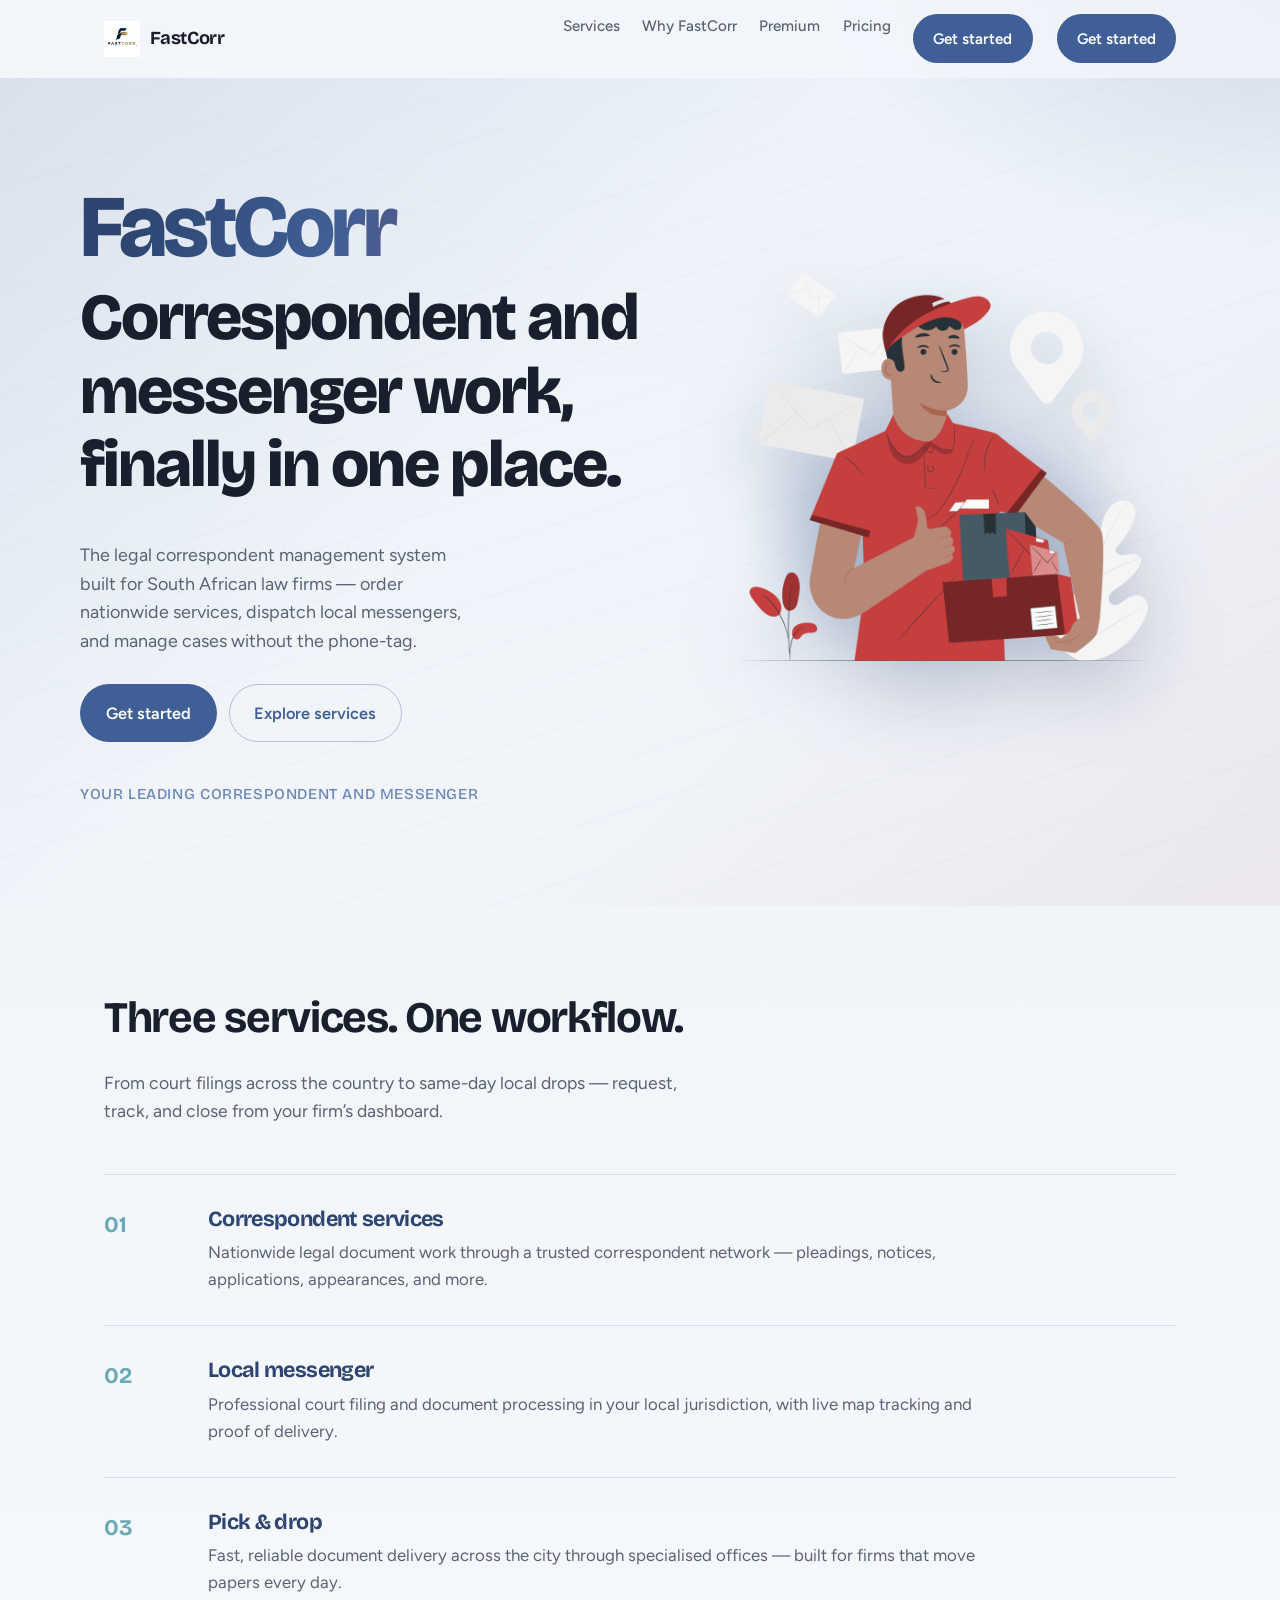
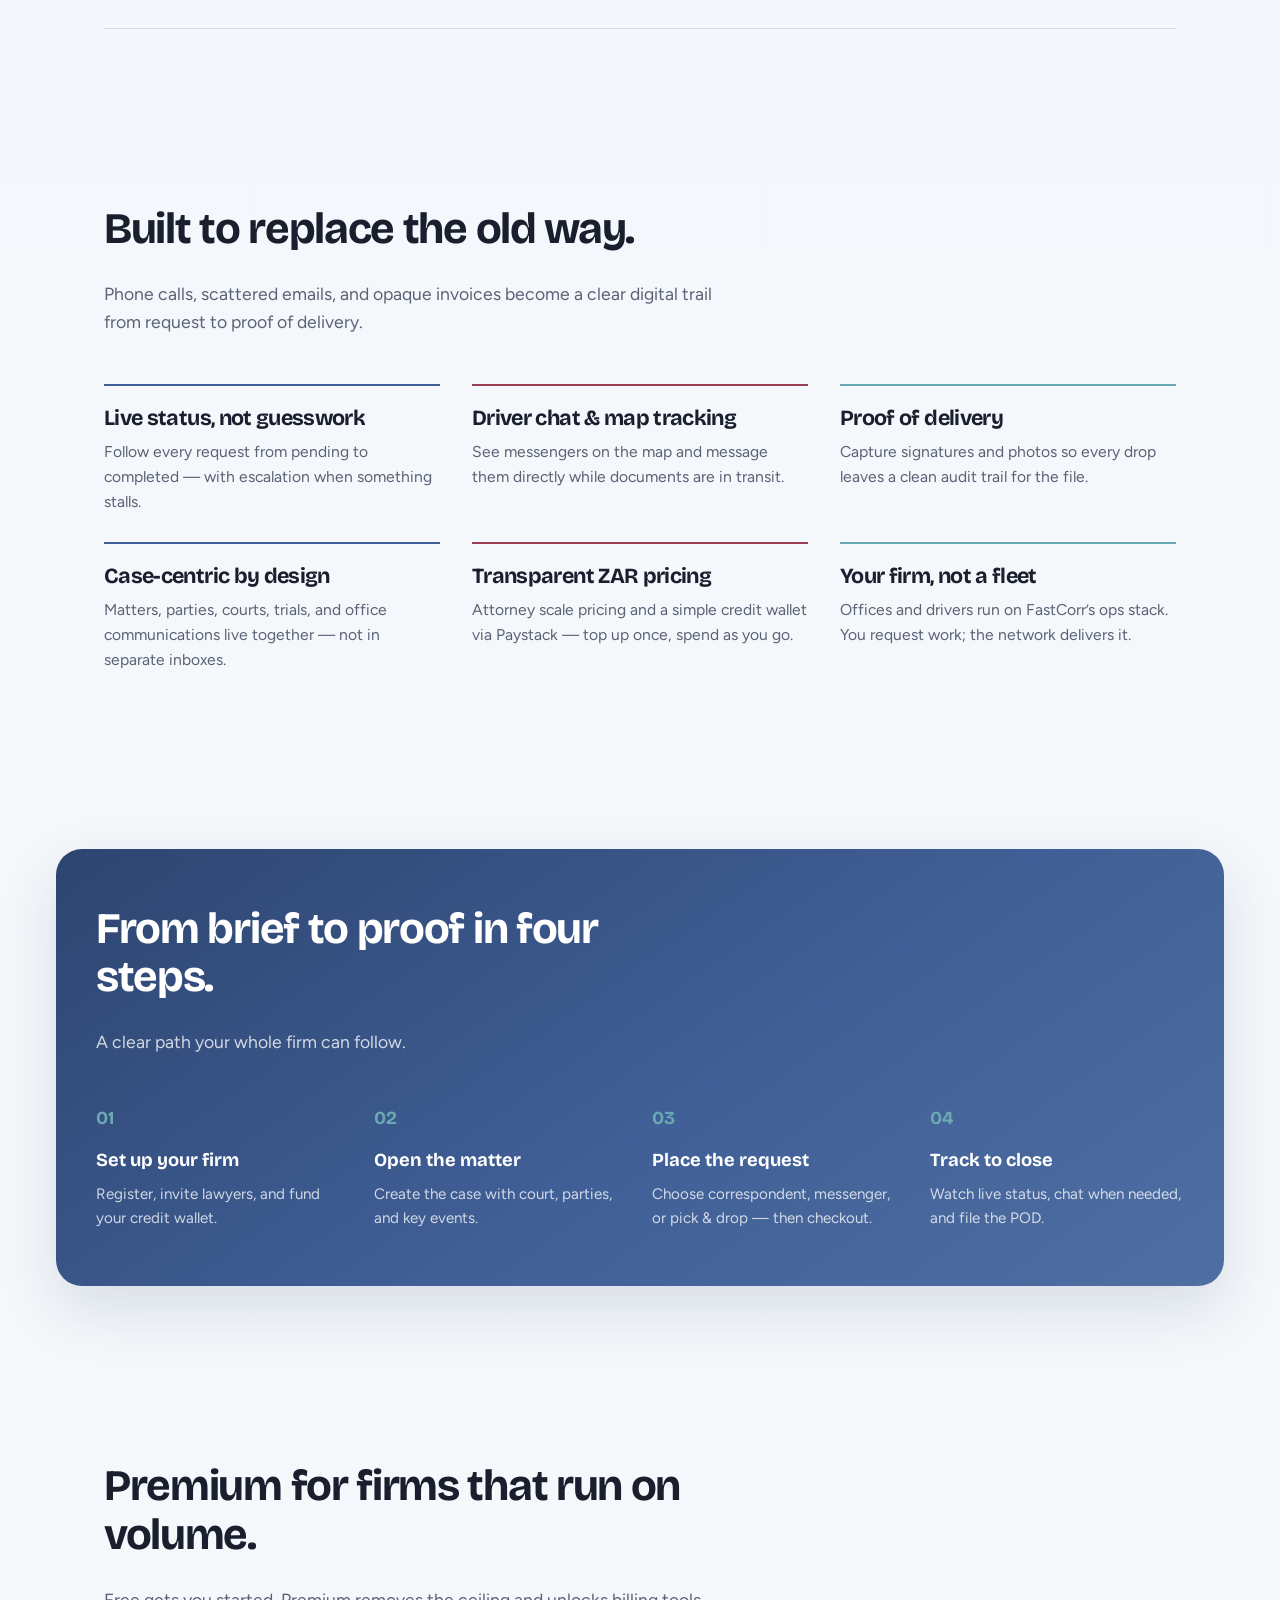
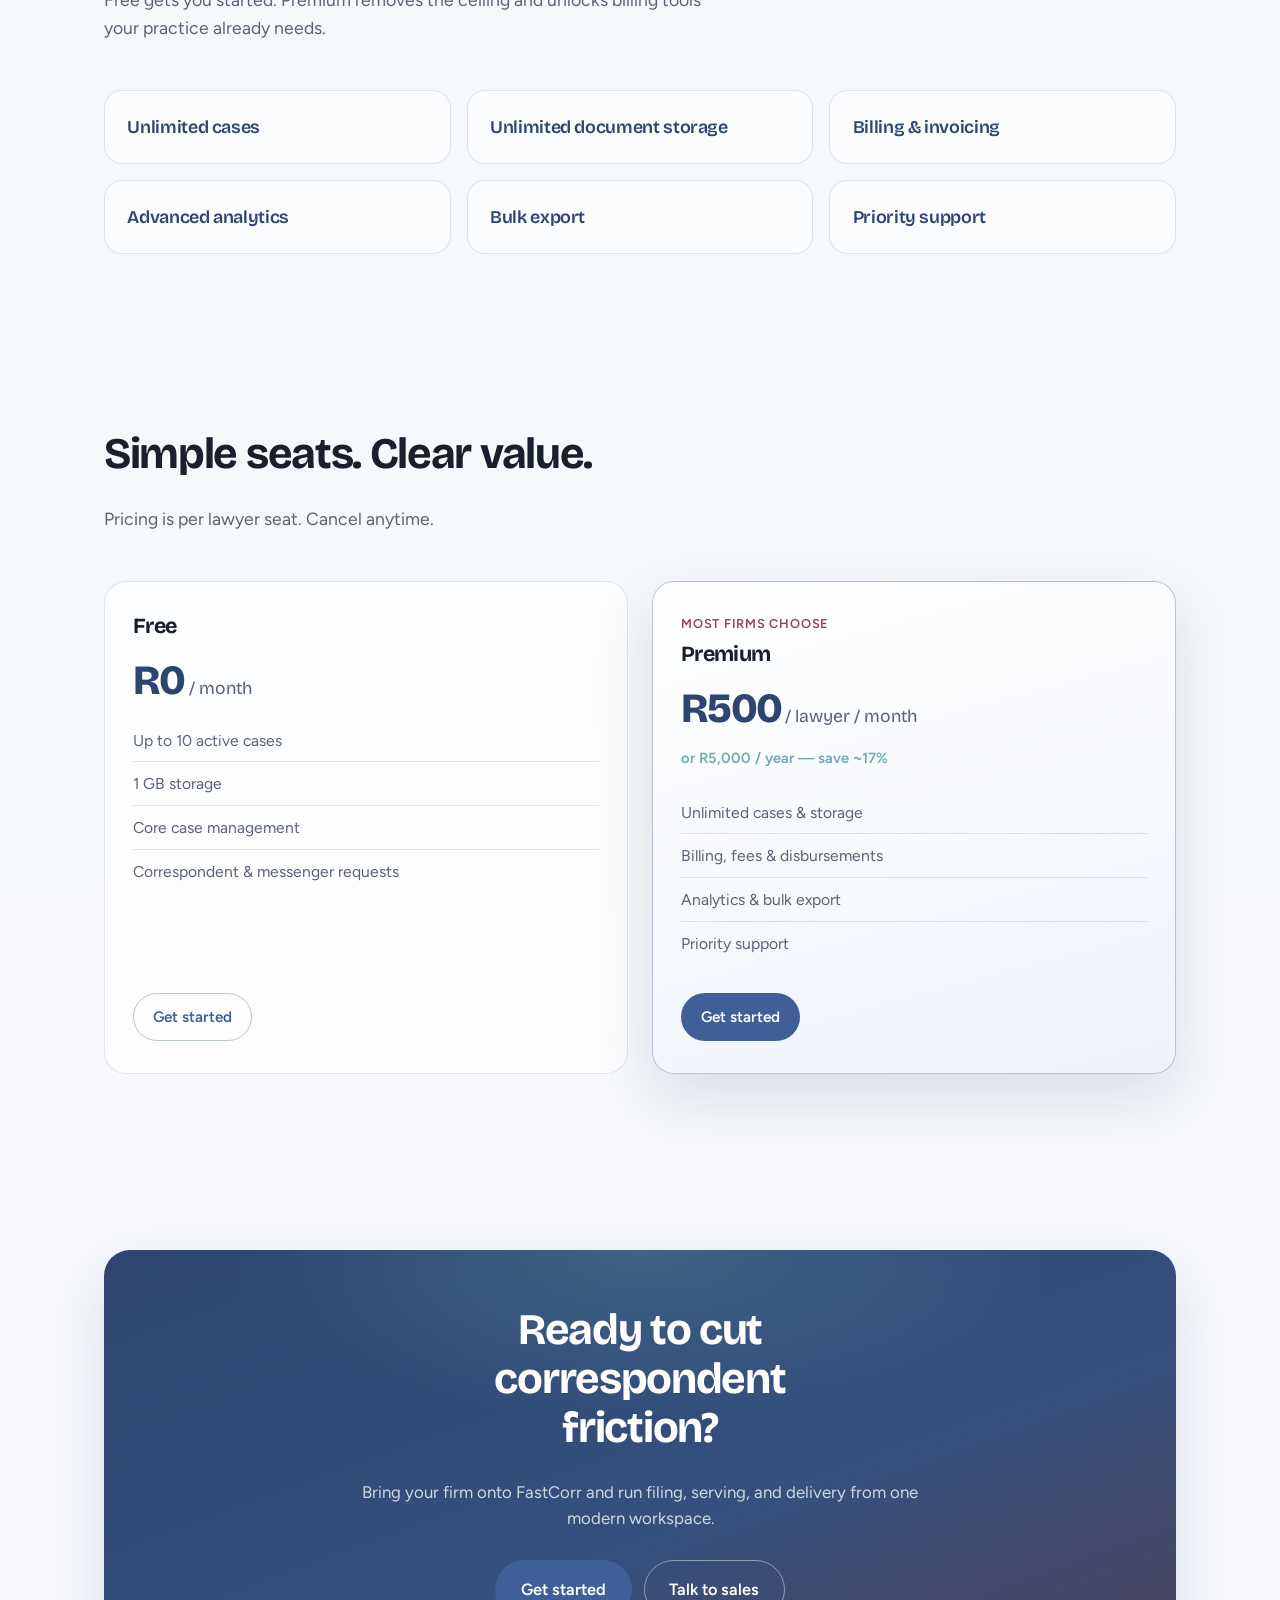
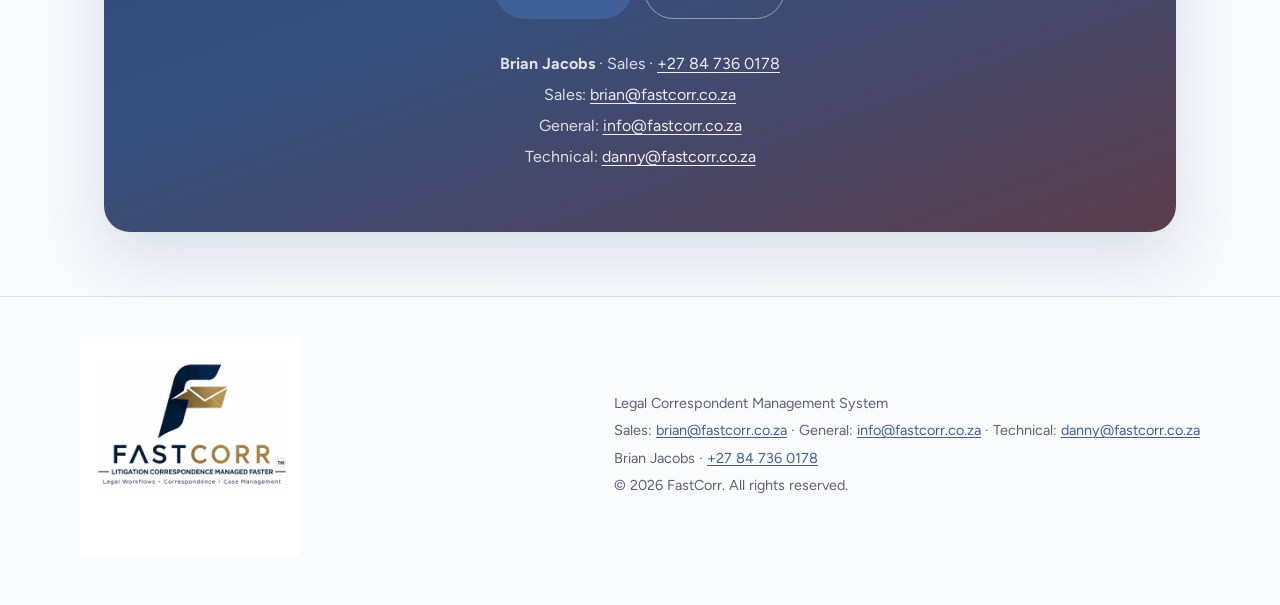
==== index.html @ e17c9264 "Add FastCorr marketing website. Static landing page for services, premium features, and contact deta" ====
<!DOCTYPE html>
<html lang="en">
<head>
  <meta charset="UTF-8" />
  <meta name="viewport" content="width=device-width, initial-scale=1.0" />
  <title>FastCorr — Your leading correspondent and messenger</title>
  <meta name="description" content="FastCorr is the legal correspondent management system for South African law firms. Nationwide filing, local messenger delivery, live tracking, and case management in one place." />
  <link rel="icon" type="image/png" href="assets/favicon.png" />
  <link rel="preconnect" href="https://fonts.googleapis.com" />
  <link rel="preconnect" href="https://fonts.gstatic.com" crossorigin />
  <link href="https://fonts.googleapis.com/css2?family=Bricolage+Grotesque:opsz,wght@12..96,500;12..96,700;12..96,800&family=Figtree:wght@400;500;600&display=swap" rel="stylesheet" />
  <link rel="stylesheet" href="styles.css" />
</head>
<body>
  <header class="site-header" id="top">
    <div class="nav-wrap">
      <a class="brand-mark" href="#top" aria-label="FastCorr home">
        <img src="assets/logo.png" alt="FastCorr" width="40" height="40" />
        <span>FastCorr</span>
      </a>
      <nav class="nav-links" aria-label="Primary">
        <a href="#services">Services</a>
        <a href="#why">Why FastCorr</a>
        <a href="#premium">Premium</a>
        <a href="#pricing">Pricing</a>
        <a class="btn btn-primary nav-cta-mobile" href="https://fast-corr.web.app/#/landing-view" target="_blank" rel="noopener noreferrer">Get started</a>
      </nav>
      <a class="btn btn-primary nav-cta" href="https://fast-corr.web.app/#/landing-view" target="_blank" rel="noopener noreferrer">Get started</a>
      <button class="nav-toggle" type="button" aria-label="Open menu" aria-expanded="false">
        <span></span><span></span>
      </button>
    </div>
  </header>

  <main>
    <section class="hero">
      <div class="hero-atmosphere" aria-hidden="true"></div>
      <div class="hero-grid">
        <div class="hero-copy">
          <p class="brand-hero">FastCorr</p>
          <h1>Correspondent and messenger work, finally in one place.</h1>
          <p class="lede">
            The legal correspondent management system built for South African law firms —
            order nationwide services, dispatch local messengers, and manage cases without the phone-tag.
          </p>
          <div class="hero-actions">
            <a class="btn btn-primary btn-lg" href="https://fast-corr.web.app/#/landing-view" target="_blank" rel="noopener noreferrer">Get started</a>
            <a class="btn btn-ghost btn-lg" href="#services">Explore services</a>
          </div>
        </div>
        <div class="hero-visual" aria-hidden="true">
          <img src="assets/messenger.png" alt="" class="hero-image" />
          <div class="hero-glow"></div>
        </div>
      </div>
      <p class="hero-tagline">Your leading correspondent and messenger</p>
    </section>

    <section class="section services" id="services">
      <div class="section-intro">
        <h2>Three services. One workflow.</h2>
        <p>From court filings across the country to same-day local drops — request, track, and close from your firm’s dashboard.</p>
      </div>
      <div class="service-list">
        <article class="service-row reveal">
          <span class="service-index">01</span>
          <div>
            <h3>Correspondent services</h3>
            <p>Nationwide legal document work through a trusted correspondent network — pleadings, notices, applications, appearances, and more.</p>
          </div>
        </article>
        <article class="service-row reveal">
          <span class="service-index">02</span>
          <div>
            <h3>Local messenger</h3>
            <p>Professional court filing and document processing in your local jurisdiction, with live map tracking and proof of delivery.</p>
          </div>
        </article>
        <article class="service-row reveal">
          <span class="service-index">03</span>
          <div>
            <h3>Pick &amp; drop</h3>
            <p>Fast, reliable document delivery across the city through specialised offices — built for firms that move papers every day.</p>
          </div>
        </article>
      </div>
    </section>

    <section class="section why" id="why">
      <div class="section-intro">
        <h2>Built to replace the old way.</h2>
        <p>Phone calls, scattered emails, and opaque invoices become a clear digital trail from request to proof of delivery.</p>
      </div>
      <div class="usp-grid">
        <article class="usp reveal">
          <h3>Live status, not guesswork</h3>
          <p>Follow every request from pending to completed — with escalation when something stalls.</p>
        </article>
        <article class="usp reveal">
          <h3>Driver chat &amp; map tracking</h3>
          <p>See messengers on the map and message them directly while documents are in transit.</p>
        </article>
        <article class="usp reveal">
          <h3>Proof of delivery</h3>
          <p>Capture signatures and photos so every drop leaves a clean audit trail for the file.</p>
        </article>
        <article class="usp reveal">
          <h3>Case-centric by design</h3>
          <p>Matters, parties, courts, trials, and office communications live together — not in separate inboxes.</p>
        </article>
        <article class="usp reveal">
          <h3>Transparent ZAR pricing</h3>
          <p>Attorney scale pricing and a simple credit wallet via Paystack — top up once, spend as you go.</p>
        </article>
        <article class="usp reveal">
          <h3>Your firm, not a fleet</h3>
          <p>Offices and drivers run on FastCorr’s ops stack. You request work; the network delivers it.</p>
        </article>
      </div>
    </section>

    <section class="section journey" id="how">
      <div class="journey-panel reveal">
        <div class="section-intro light">
          <h2>From brief to proof in four steps.</h2>
          <p>A clear path your whole firm can follow.</p>
        </div>
        <ol class="steps">
          <li><strong>Set up your firm</strong><span>Register, invite lawyers, and fund your credit wallet.</span></li>
          <li><strong>Open the matter</strong><span>Create the case with court, parties, and key events.</span></li>
          <li><strong>Place the request</strong><span>Choose correspondent, messenger, or pick &amp; drop — then checkout.</span></li>
          <li><strong>Track to close</strong><span>Watch live status, chat when needed, and file the POD.</span></li>
        </ol>
      </div>
    </section>

    <section class="section premium" id="premium">
      <div class="section-intro">
        <h2>Premium for firms that run on volume.</h2>
        <p>Free gets you started. Premium removes the ceiling and unlocks billing tools your practice already needs.</p>
      </div>
      <ul class="feature-list">
        <li class="reveal"><span>Unlimited cases</span></li>
        <li class="reveal"><span>Unlimited document storage</span></li>
        <li class="reveal"><span>Billing &amp; invoicing</span></li>
        <li class="reveal"><span>Advanced analytics</span></li>
        <li class="reveal"><span>Bulk export</span></li>
        <li class="reveal"><span>Priority support</span></li>
      </ul>
    </section>

    <section class="section pricing" id="pricing">
      <div class="section-intro">
        <h2>Simple seats. Clear value.</h2>
        <p>Pricing is per lawyer seat. Cancel anytime.</p>
      </div>
      <div class="price-grid">
        <article class="price-plan reveal">
          <h3>Free</h3>
          <p class="price"><span>R0</span> / month</p>
          <ul>
            <li>Up to 10 active cases</li>
            <li>1 GB storage</li>
            <li>Core case management</li>
            <li>Correspondent &amp; messenger requests</li>
          </ul>
          <a class="btn btn-ghost" href="https://fast-corr.web.app/#/landing-view" target="_blank" rel="noopener noreferrer">Get started</a>
        </article>
        <article class="price-plan featured reveal">
          <p class="plan-label">Most firms choose</p>
          <h3>Premium</h3>
          <p class="price"><span>R500</span> / lawyer / month</p>
          <p class="price-note">or R5,000 / year — save ~17%</p>
          <ul>
            <li>Unlimited cases &amp; storage</li>
            <li>Billing, fees &amp; disbursements</li>
            <li>Analytics &amp; bulk export</li>
            <li>Priority support</li>
          </ul>
          <a class="btn btn-primary" href="https://fast-corr.web.app/#/landing-view" target="_blank" rel="noopener noreferrer">Get started</a>
        </article>
      </div>
    </section>

    <section class="section cta" id="cta">
      <div class="cta-panel reveal">
        <h2>Ready to cut correspondent friction?</h2>
        <p>Bring your firm onto FastCorr and run filing, serving, and delivery from one modern workspace.</p>
        <div class="hero-actions">
          <a class="btn btn-primary btn-lg" href="https://fast-corr.web.app/#/landing-view" target="_blank" rel="noopener noreferrer">Get started</a>
          <a class="btn btn-ghost btn-lg light" href="mailto:brian@fastcorr.co.za">Talk to sales</a>
        </div>
        <div class="contact-block">
          <p><strong>Brian Jacobs</strong> · Sales · <a href="tel:+27847360178">+27 84 736 0178</a></p>
          <p>Sales: <a href="mailto:brian@fastcorr.co.za">brian@fastcorr.co.za</a></p>
          <p>General: <a href="mailto:info@fastcorr.co.za">info@fastcorr.co.za</a></p>
          <p>Technical: <a href="mailto:danny@fastcorr.co.za">danny@fastcorr.co.za</a></p>
        </div>
      </div>
    </section>
  </main>

  <footer class="site-footer">
    <div class="footer-grid">
      <div>
        <img src="assets/logo-with-tag.png" alt="FastCorr — Your leading correspondent and messenger" class="footer-logo" />
      </div>
      <div class="footer-meta">
        <p>Legal Correspondent Management System</p>
        <p>Sales: <a href="mailto:brian@fastcorr.co.za">brian@fastcorr.co.za</a> · General: <a href="mailto:info@fastcorr.co.za">info@fastcorr.co.za</a> · Technical: <a href="mailto:danny@fastcorr.co.za">danny@fastcorr.co.za</a></p>
        <p>Brian Jacobs · <a href="tel:+27847360178">+27 84 736 0178</a></p>
        <p>&copy; <span id="year"></span> FastCorr. All rights reserved.</p>
      </div>
    </div>
  </footer>

  <script src="script.js"></script>
</body>
</html>
---- styles.css ----
:root {
  --blue: #405f96;
  --blue-deep: #2d4570;
  --blue-soft: #6b87b8;
  --raspberry: #9b4055;
  --teal: #6baab3;
  --ink: #1a1f2e;
  --ink-muted: #5a6275;
  --paper: #f4f7fb;
  --paper-2: #e8eef6;
  --white: #ffffff;
  --line: rgba(64, 95, 150, 0.16);
  --shadow: 0 24px 60px rgba(45, 69, 112, 0.14);
  --radius: 18px;
  --font-display: "Bricolage Grotesque", Georgia, serif;
  --font-body: "Figtree", system-ui, sans-serif;
  --max: 1120px;
  --header-h: 72px;
}

*,
*::before,
*::after {
  box-sizing: border-box;
}

html {
  scroll-behavior: smooth;
}

body {
  margin: 0;
  color: var(--ink);
  font-family: var(--font-body);
  font-size: 1.05rem;
  line-height: 1.6;
  background:
    radial-gradient(1200px 600px at 10% -10%, rgba(107, 170, 179, 0.18), transparent 55%),
    radial-gradient(900px 500px at 100% 0%, rgba(64, 95, 150, 0.16), transparent 50%),
    linear-gradient(180deg, #eef3f9 0%, var(--paper) 28%, #f7f9fc 100%);
  min-height: 100vh;
}

img {
  max-width: 100%;
  display: block;
}

a {
  color: inherit;
  text-decoration: none;
}

h1,
h2,
h3 {
  font-family: var(--font-display);
  line-height: 1.12;
  letter-spacing: -0.03em;
  margin: 0 0 0.6em;
  font-weight: 700;
}

h1 {
  font-size: clamp(2.4rem, 5.2vw, 4.1rem);
  font-weight: 800;
}

h2 {
  font-size: clamp(1.9rem, 3.4vw, 2.85rem);
}

h3 {
  font-size: 1.35rem;
  margin-bottom: 0.4em;
}

p {
  margin: 0 0 1em;
}

p:last-child {
  margin-bottom: 0;
}

/* Header */
.site-header {
  position: sticky;
  top: 0;
  z-index: 40;
  backdrop-filter: blur(14px);
  background: rgba(244, 247, 251, 0.78);
  border-bottom: 1px solid transparent;
  transition: border-color 0.25s ease, background 0.25s ease;
}

.site-header.scrolled {
  border-bottom-color: var(--line);
  background: rgba(244, 247, 251, 0.92);
}

.nav-wrap {
  max-width: var(--max);
  margin: 0 auto;
  padding: 0.9rem 1.5rem;
  display: flex;
  align-items: center;
  gap: 1.5rem;
  min-height: var(--header-h);
}

.brand-mark {
  display: inline-flex;
  align-items: center;
  gap: 0.65rem;
  font-family: var(--font-display);
  font-weight: 700;
  font-size: 1.15rem;
  letter-spacing: -0.02em;
}

.brand-mark img {
  width: 36px;
  height: 36px;
  object-fit: contain;
}

.nav-links {
  display: flex;
  gap: 1.4rem;
  margin-left: auto;
  font-size: 0.95rem;
  font-weight: 500;
  color: var(--ink-muted);
}

.nav-links a {
  position: relative;
  transition: color 0.2s ease;
}

.nav-links a:hover {
  color: var(--blue);
}

.nav-cta {
  flex-shrink: 0;
}

.nav-cta-mobile {
  display: none;
}

.nav-toggle {
  display: none;
  width: 42px;
  height: 42px;
  border: 1px solid var(--line);
  border-radius: 12px;
  background: rgba(255, 255, 255, 0.7);
  padding: 0;
  cursor: pointer;
  flex-direction: column;
  justify-content: center;
  align-items: center;
  gap: 6px;
}

.nav-toggle span {
  display: block;
  width: 18px;
  height: 2px;
  background: var(--ink);
  border-radius: 2px;
  transition: transform 0.25s ease, opacity 0.25s ease;
}

.nav-toggle[aria-expanded="true"] span:first-child {
  transform: translateY(4px) rotate(45deg);
}

.nav-toggle[aria-expanded="true"] span:last-child {
  transform: translateY(-4px) rotate(-45deg);
}

/* Buttons */
.btn {
  display: inline-flex;
  align-items: center;
  justify-content: center;
  gap: 0.4rem;
  padding: 0.7rem 1.2rem;
  border-radius: 999px;
  font-family: var(--font-body);
  font-weight: 600;
  font-size: 0.95rem;
  border: 1.5px solid transparent;
  cursor: pointer;
  transition: transform 0.2s ease, background 0.2s ease, color 0.2s ease, border-color 0.2s ease;
}

.btn:hover {
  transform: translateY(-1px);
}

.btn-lg {
  padding: 0.95rem 1.55rem;
  font-size: 1.02rem;
}

.btn-primary {
  background: var(--blue);
  color: var(--white);
}

.btn-primary:hover {
  background: var(--blue-deep);
}

.btn-ghost {
  background: transparent;
  color: var(--blue);
  border-color: rgba(64, 95, 150, 0.35);
}

.btn-ghost:hover {
  background: rgba(64, 95, 150, 0.08);
}

.btn-ghost.light {
  color: var(--white);
  border-color: rgba(255, 255, 255, 0.45);
}

.btn-ghost.light:hover {
  background: rgba(255, 255, 255, 0.1);
}

/* Hero */
.hero {
  position: relative;
  overflow: hidden;
  min-height: calc(100vh - var(--header-h));
  display: flex;
  flex-direction: column;
  justify-content: center;
  padding: 3rem 1.5rem 2.5rem;
}

.hero-atmosphere {
  position: absolute;
  inset: 0;
  background:
    linear-gradient(135deg, rgba(64, 95, 150, 0.12) 0%, transparent 42%),
    linear-gradient(320deg, rgba(155, 64, 85, 0.08) 0%, transparent 38%),
    repeating-linear-gradient(
      -18deg,
      transparent,
      transparent 48px,
      rgba(64, 95, 150, 0.035) 48px,
      rgba(64, 95, 150, 0.035) 49px
    );
  pointer-events: none;
  animation: atmosphere-drift 18s ease-in-out infinite alternate;
}

@keyframes atmosphere-drift {
  from {
    transform: scale(1) translate3d(0, 0, 0);
  }
  to {
    transform: scale(1.04) translate3d(-1.5%, 1%, 0);
  }
}

.hero-grid {
  position: relative;
  z-index: 1;
  max-width: var(--max);
  margin: 0 auto;
  width: 100%;
  display: grid;
  grid-template-columns: 1.05fr 0.95fr;
  gap: 2.5rem;
  align-items: center;
}

.brand-hero {
  font-family: var(--font-display);
  font-size: clamp(2.8rem, 7vw, 5.5rem);
  font-weight: 800;
  letter-spacing: -0.045em;
  line-height: 0.92;
  margin: 0 0 0.85rem;
  background: linear-gradient(105deg, var(--blue-deep) 10%, var(--blue) 45%, var(--raspberry) 120%);
  -webkit-background-clip: text;
  background-clip: text;
  color: transparent;
  animation: brand-in 0.9s cubic-bezier(0.22, 1, 0.36, 1) both;
}

.hero-copy h1 {
  max-width: 14ch;
  animation: rise-in 0.85s 0.12s cubic-bezier(0.22, 1, 0.36, 1) both;
}

.lede {
  max-width: 36ch;
  color: var(--ink-muted);
  font-size: 1.12rem;
  animation: rise-in 0.85s 0.22s cubic-bezier(0.22, 1, 0.36, 1) both;
}

.hero-actions {
  display: flex;
  flex-wrap: wrap;
  gap: 0.75rem;
  margin-top: 1.75rem;
  animation: rise-in 0.85s 0.32s cubic-bezier(0.22, 1, 0.36, 1) both;
}

.hero-visual {
  position: relative;
  display: flex;
  justify-content: center;
  align-items: flex-end;
  min-height: 420px;
  animation: rise-in 1s 0.18s cubic-bezier(0.22, 1, 0.36, 1) both;
}

.hero-image {
  position: relative;
  z-index: 2;
  width: min(100%, 460px);
  max-height: 560px;
  object-fit: contain;
  filter: drop-shadow(0 28px 40px rgba(45, 69, 112, 0.28));
}

.hero-glow {
  position: absolute;
  width: 78%;
  height: 55%;
  bottom: 8%;
  left: 50%;
  transform: translateX(-50%);
  background: radial-gradient(ellipse at center, rgba(107, 170, 179, 0.45), rgba(64, 95, 150, 0.18) 45%, transparent 70%);
  filter: blur(18px);
  z-index: 1;
  animation: glow-pulse 4.5s ease-in-out infinite alternate;
}

@keyframes glow-pulse {
  from {
    opacity: 0.7;
    transform: translateX(-50%) scale(0.96);
  }
  to {
    opacity: 1;
    transform: translateX(-50%) scale(1.05);
  }
}

.hero-tagline {
  position: relative;
  z-index: 1;
  max-width: var(--max);
  margin: 2.5rem auto 0;
  width: 100%;
  font-family: var(--font-display);
  font-size: 0.95rem;
  font-weight: 500;
  letter-spacing: 0.04em;
  text-transform: uppercase;
  color: var(--blue-soft);
  animation: rise-in 0.9s 0.4s cubic-bezier(0.22, 1, 0.36, 1) both;
}

@keyframes brand-in {
  from {
    opacity: 0;
    transform: translateY(18px) scale(0.98);
  }
  to {
    opacity: 1;
    transform: translateY(0) scale(1);
  }
}

@keyframes rise-in {
  from {
    opacity: 0;
    transform: translateY(22px);
  }
  to {
    opacity: 1;
    transform: translateY(0);
  }
}

/* Sections */
.section {
  max-width: var(--max);
  margin: 0 auto;
  padding: 5.5rem 1.5rem;
}

.section-intro {
  max-width: 38rem;
  margin-bottom: 3rem;
}

.section-intro p,
.section-intro.light p {
  color: var(--ink-muted);
  font-size: 1.1rem;
}

.section-intro.light h2,
.section-intro.light p {
  color: var(--white);
}

.section-intro.light p {
  color: rgba(255, 255, 255, 0.78);
}

/* Services */
.service-list {
  display: flex;
  flex-direction: column;
  border-top: 1px solid var(--line);
}

.service-row {
  display: grid;
  grid-template-columns: 5rem 1fr;
  gap: 1.5rem;
  padding: 2rem 0;
  border-bottom: 1px solid var(--line);
  align-items: start;
  transition: padding-left 0.3s ease;
}

.service-row:hover {
  padding-left: 0.5rem;
}

.service-index {
  font-family: var(--font-display);
  font-size: 1.4rem;
  font-weight: 700;
  color: var(--teal);
  letter-spacing: -0.02em;
}

.service-row h3 {
  color: var(--blue-deep);
}

.service-row p {
  color: var(--ink-muted);
  max-width: 48rem;
}

/* USPs */
.usp-grid {
  display: grid;
  grid-template-columns: repeat(3, 1fr);
  gap: 1.75rem 2rem;
}

.usp {
  padding-top: 1.25rem;
  border-top: 2px solid var(--blue);
}

.usp:nth-child(3n + 2) {
  border-top-color: var(--raspberry);
}

.usp:nth-child(3n) {
  border-top-color: var(--teal);
}

.usp p {
  color: var(--ink-muted);
  font-size: 0.98rem;
}

/* Journey */
.journey {
  max-width: none;
  padding-left: 0;
  padding-right: 0;
}

.journey-panel {
  max-width: calc(var(--max) + 3rem);
  margin: 0 auto;
  padding: 3.5rem 2.5rem;
  border-radius: calc(var(--radius) + 8px);
  background:
    linear-gradient(145deg, var(--blue-deep) 0%, var(--blue) 55%, #4f6fa3 100%);
  color: var(--white);
  box-shadow: var(--shadow);
}

.steps {
  list-style: none;
  margin: 0;
  padding: 0;
  display: grid;
  grid-template-columns: repeat(4, 1fr);
  gap: 1.5rem;
  counter-reset: step;
}

.steps li {
  position: relative;
  padding-top: 2.6rem;
  counter-increment: step;
}

.steps li::before {
  content: counter(step, decimal-leading-zero);
  position: absolute;
  top: 0;
  left: 0;
  font-family: var(--font-display);
  font-weight: 700;
  font-size: 1.15rem;
  color: var(--teal);
}

.steps strong {
  display: block;
  font-family: var(--font-display);
  font-size: 1.15rem;
  margin-bottom: 0.4rem;
}

.steps span {
  display: block;
  color: rgba(255, 255, 255, 0.76);
  font-size: 0.95rem;
}

/* Premium features */
.feature-list {
  list-style: none;
  margin: 0;
  padding: 0;
  display: grid;
  grid-template-columns: repeat(3, 1fr);
  gap: 1rem;
}

.feature-list li {
  padding: 1.35rem 1.4rem;
  background: rgba(255, 255, 255, 0.55);
  border: 1px solid var(--line);
  border-radius: var(--radius);
  font-family: var(--font-display);
  font-weight: 600;
  font-size: 1.12rem;
  letter-spacing: -0.02em;
  color: var(--blue-deep);
  transition: border-color 0.25s ease, transform 0.25s ease;
}

.feature-list li:hover {
  border-color: rgba(64, 95, 150, 0.4);
  transform: translateY(-2px);
}

/* Pricing — interaction containers (allowed) */
.price-grid {
  display: grid;
  grid-template-columns: 1fr 1fr;
  gap: 1.5rem;
  align-items: stretch;
}

.price-plan {
  background: rgba(255, 255, 255, 0.72);
  border: 1px solid var(--line);
  border-radius: calc(var(--radius) + 4px);
  padding: 2rem 1.75rem;
  display: flex;
  flex-direction: column;
}

.price-plan.featured {
  background: linear-gradient(165deg, #ffffff 0%, #eef3fb 100%);
  border-color: rgba(64, 95, 150, 0.35);
  box-shadow: var(--shadow);
  position: relative;
}

.plan-label {
  font-size: 0.8rem;
  font-weight: 600;
  letter-spacing: 0.06em;
  text-transform: uppercase;
  color: var(--raspberry);
  margin-bottom: 0.5rem;
}

.price {
  font-family: var(--font-display);
  font-size: 1.1rem;
  color: var(--ink-muted);
  margin-bottom: 0.35rem;
}

.price span {
  font-size: 2.6rem;
  font-weight: 800;
  letter-spacing: -0.04em;
  color: var(--blue-deep);
}

.price-note {
  color: var(--teal);
  font-weight: 600;
  font-size: 0.92rem;
  margin-bottom: 1.25rem;
}

.price-plan ul {
  list-style: none;
  margin: 0 0 1.75rem;
  padding: 0;
  flex: 1;
}

.price-plan li {
  padding: 0.55rem 0;
  border-bottom: 1px solid var(--line);
  color: var(--ink-muted);
  font-size: 0.98rem;
}

.price-plan li:last-child {
  border-bottom: none;
}

.price-plan .btn {
  align-self: flex-start;
}

/* CTA */
.cta {
  padding-bottom: 4rem;
}

.cta-panel {
  padding: 3.5rem 2rem;
  border-radius: calc(var(--radius) + 8px);
  text-align: center;
  background:
    radial-gradient(700px 280px at 50% 0%, rgba(107, 170, 179, 0.25), transparent 60%),
    linear-gradient(160deg, var(--blue-deep), #35507f 50%, #5a3d4a);
  color: var(--white);
  box-shadow: var(--shadow);
}

.cta-panel h2 {
  max-width: 16ch;
  margin-left: auto;
  margin-right: auto;
}

.cta-panel > p {
  max-width: 36rem;
  margin-left: auto;
  margin-right: auto;
  color: rgba(255, 255, 255, 0.78);
}

.cta-panel .hero-actions {
  justify-content: center;
}

.contact-block {
  margin-top: 2rem;
  color: rgba(255, 255, 255, 0.82);
  font-size: 1rem;
}

.contact-block p {
  margin-bottom: 0.35rem;
}

.contact-block a {
  color: rgba(255, 255, 255, 0.9);
  text-decoration: underline;
  text-underline-offset: 3px;
}

.contact-block a:hover {
  color: var(--white);
}

.footer-meta a {
  color: var(--blue);
  text-decoration: underline;
  text-underline-offset: 2px;
}

/* Footer */
.site-footer {
  border-top: 1px solid var(--line);
  padding: 2.5rem 1.5rem 3rem;
  background: rgba(255, 255, 255, 0.35);
}

.footer-grid {
  max-width: var(--max);
  margin: 0 auto;
  display: flex;
  flex-wrap: wrap;
  justify-content: space-between;
  gap: 1.5rem;
  align-items: center;
}

.footer-logo {
  width: min(220px, 70vw);
  height: auto;
}

.footer-meta {
  color: var(--ink-muted);
  font-size: 0.9rem;
}

.footer-meta p {
  margin-bottom: 0.25rem;
}

/* Reveal on scroll */
.reveal {
  opacity: 0;
  transform: translateY(24px);
  transition: opacity 0.7s cubic-bezier(0.22, 1, 0.36, 1), transform 0.7s cubic-bezier(0.22, 1, 0.36, 1);
}

.reveal.visible {
  opacity: 1;
  transform: translateY(0);
}

/* Responsive */
@media (max-width: 960px) {
  .hero-grid {
    grid-template-columns: 1fr;
    gap: 1.5rem;
  }

  .hero-copy h1 {
    max-width: none;
  }

  .hero-visual {
    min-height: 300px;
    order: -1;
  }

  .hero-image {
    width: min(100%, 320px);
    max-height: 360px;
  }

  .usp-grid,
  .feature-list,
  .steps,
  .price-grid {
    grid-template-columns: 1fr 1fr;
  }

  .steps {
    gap: 2rem 1.25rem;
  }
}

@media (max-width: 720px) {
  .nav-links,
  .nav-cta {
    display: none;
  }

  .nav-toggle {
    display: inline-flex;
    margin-left: auto;
  }

  .site-header.open .nav-links {
    display: flex;
    flex-direction: column;
    position: absolute;
    top: 100%;
    left: 0;
    right: 0;
    background: rgba(244, 247, 251, 0.97);
    border-bottom: 1px solid var(--line);
    padding: 1rem 1.5rem 1.4rem;
    gap: 1rem;
  }

  .nav-cta-mobile {
    display: inline-flex;
    margin-top: 0.35rem;
    align-self: flex-start;
  }

  .nav-cta {
    display: none;
  }

  .hero {
    min-height: auto;
    padding-top: 2rem;
  }

  .brand-hero {
    font-size: clamp(2.6rem, 12vw, 3.6rem);
  }

  .service-row {
    grid-template-columns: 3rem 1fr;
    gap: 0.85rem;
  }

  .usp-grid,
  .feature-list,
  .steps,
  .price-grid {
    grid-template-columns: 1fr;
  }

  .journey-panel,
  .cta-panel {
    border-radius: 0;
    margin-left: 0;
    margin-right: 0;
    max-width: none;
  }

  .section {
    padding: 4rem 1.25rem;
  }
}

@media (prefers-reduced-motion: reduce) {
  *,
  *::before,
  *::after {
    animation: none !important;
    transition: none !important;
  }

  .reveal {
    opacity: 1;
    transform: none;
  }
}
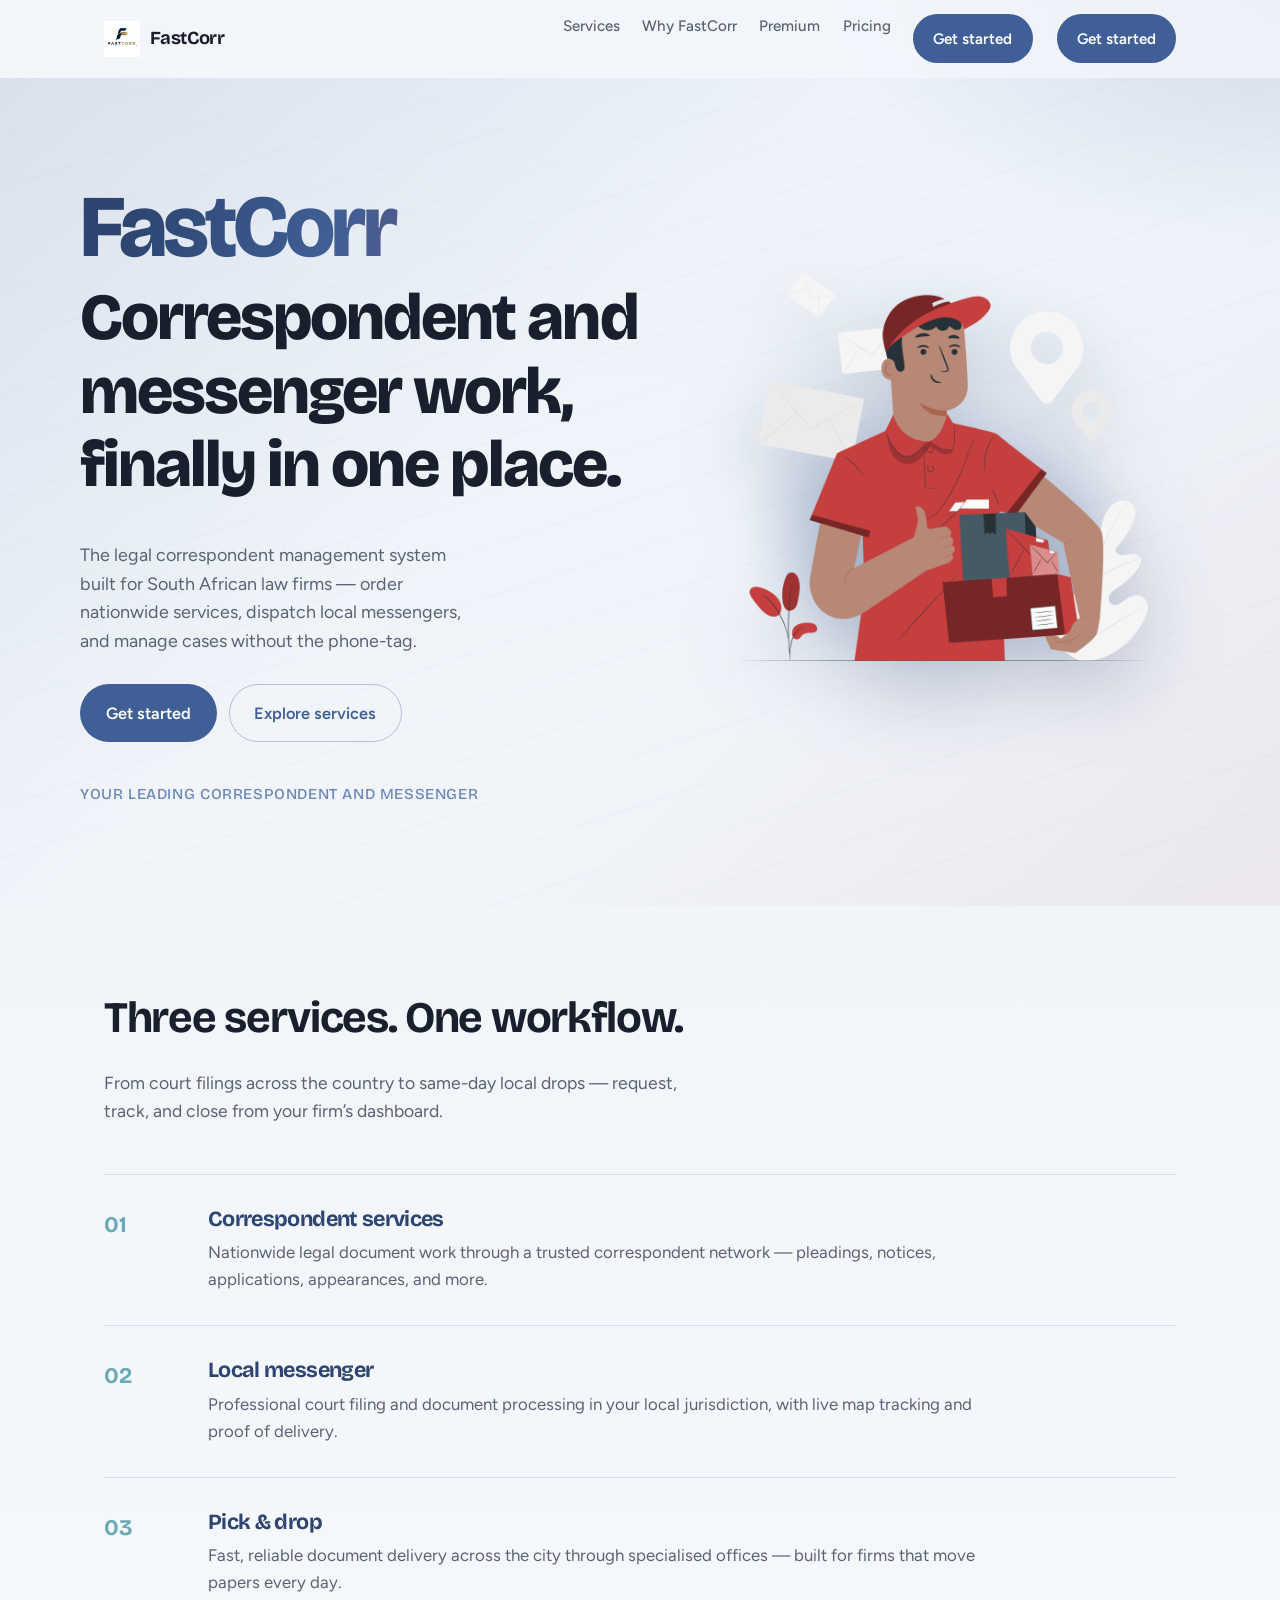
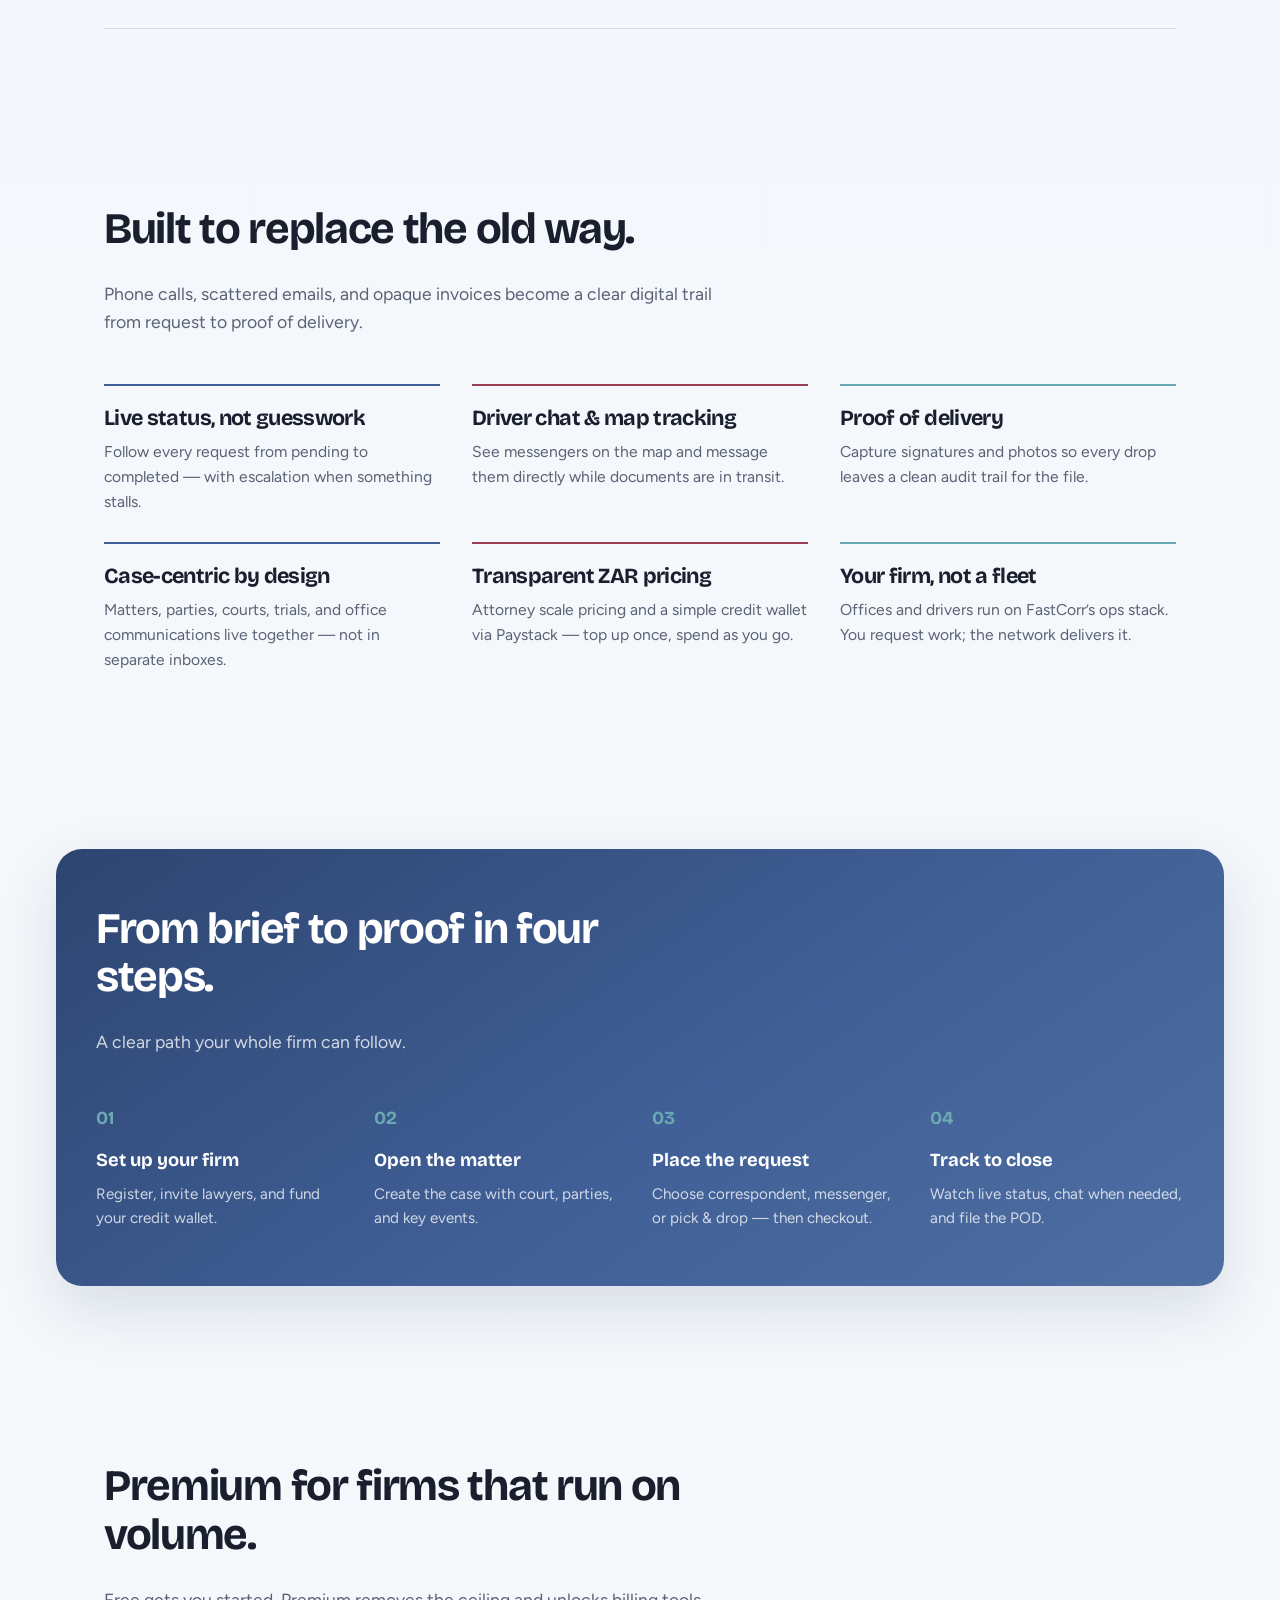
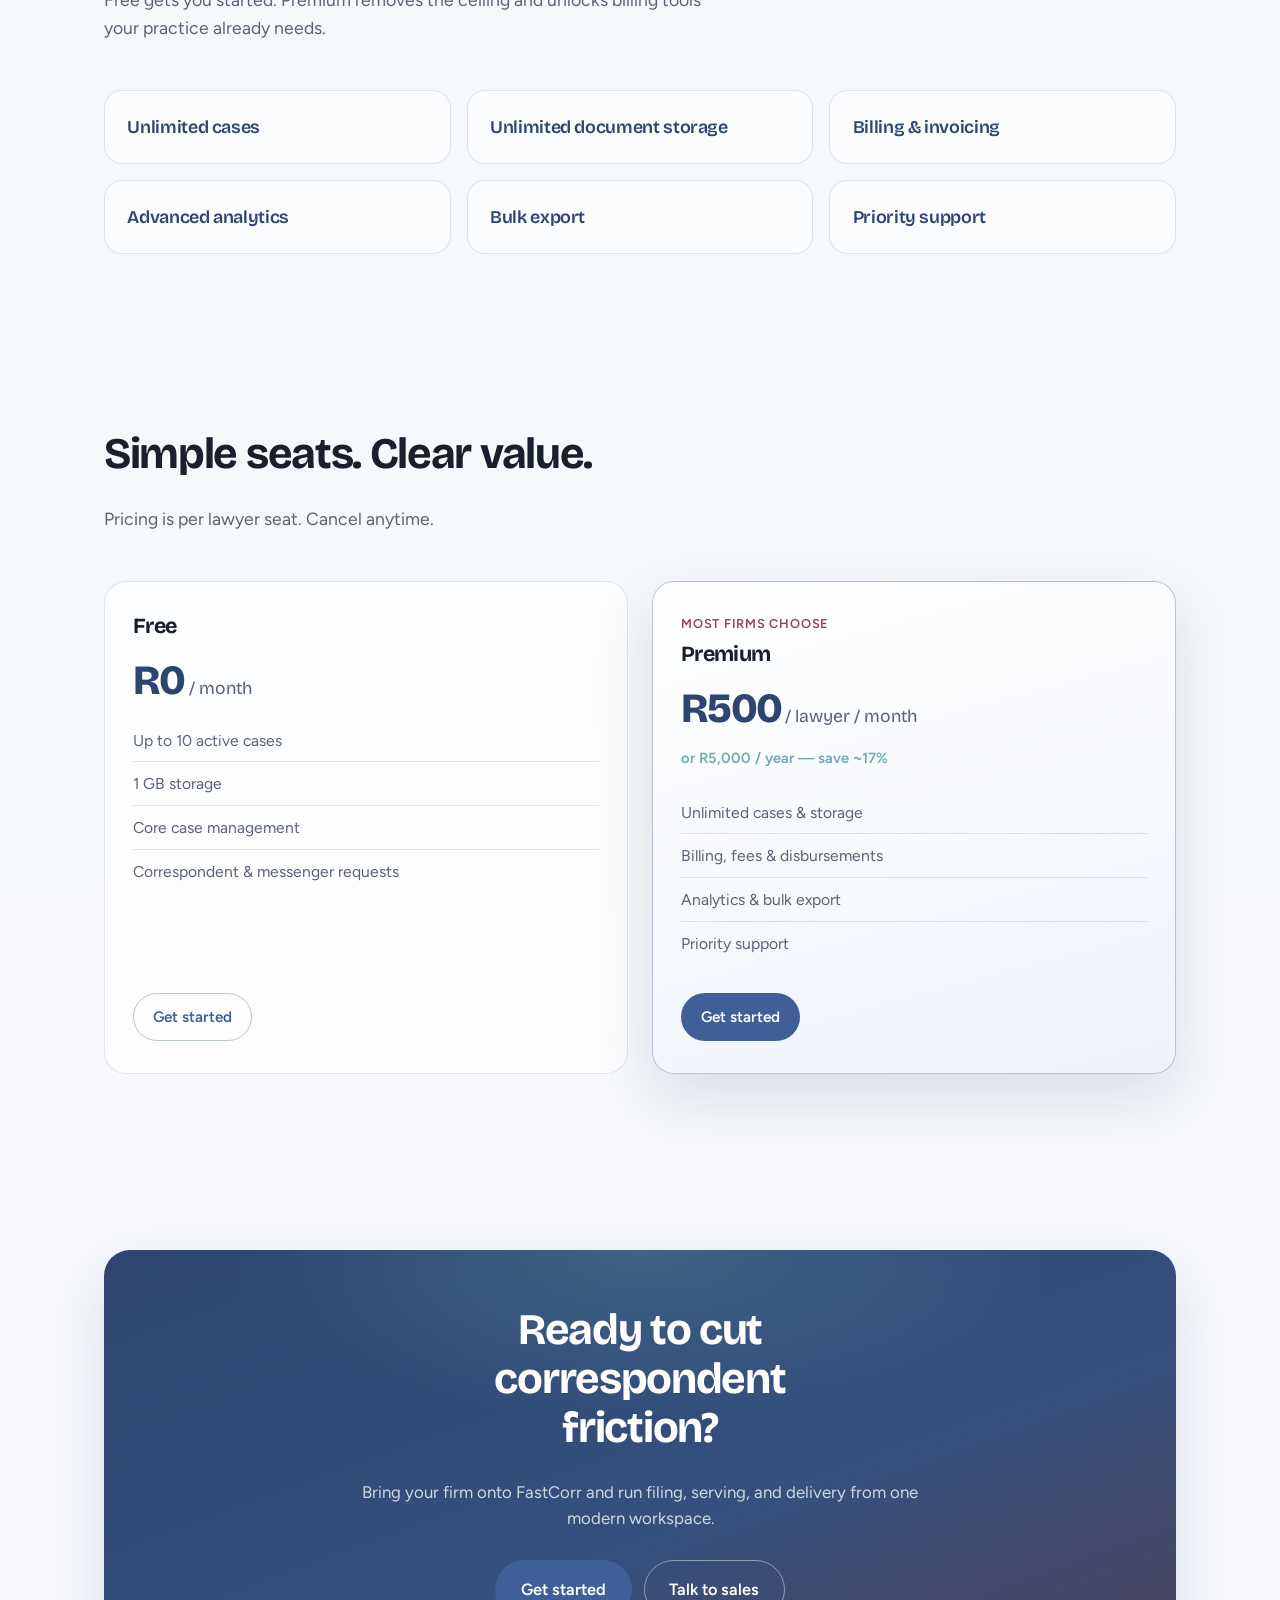
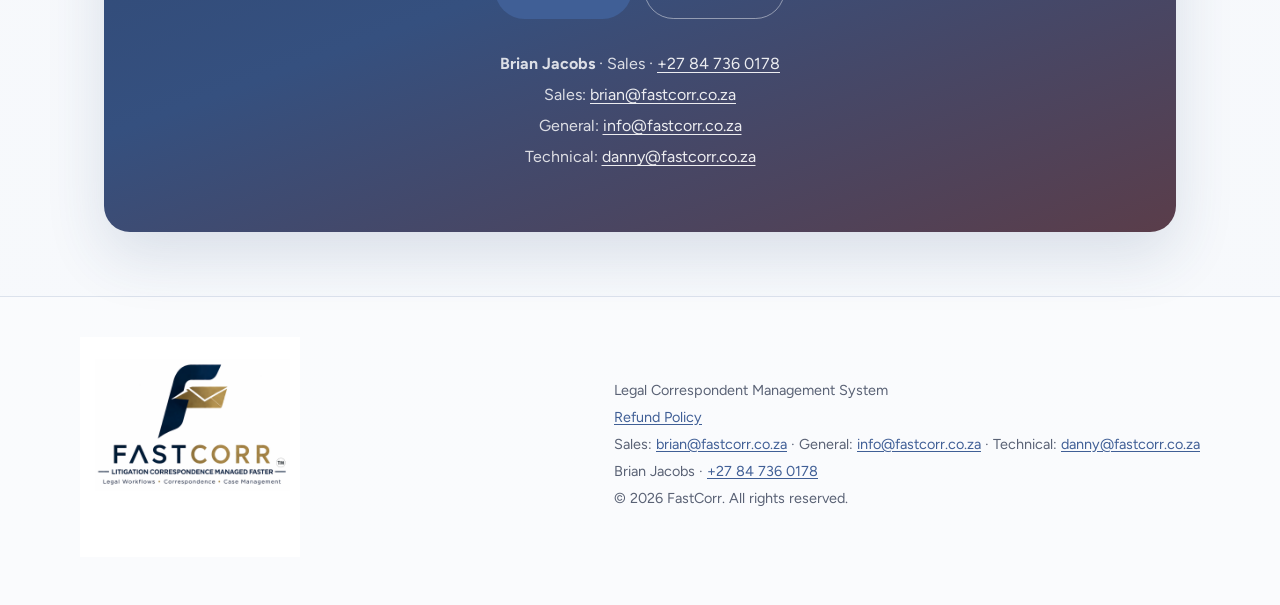
==== commit c95cdf34: "Add public refund policy page for GitHub Pages. Publish the refund policy as a branded subpage and l" ====
--- a/index.html
+++ b/index.html
@@ -207,6 +207,9 @@
       </div>
       <div class="footer-meta">
         <p>Legal Correspondent Management System</p>
+        <p class="footer-links">
+          <a href="refund-policy.html">Refund Policy</a>
+        </p>
         <p>Sales: <a href="mailto:brian@fastcorr.co.za">brian@fastcorr.co.za</a> · General: <a href="mailto:info@fastcorr.co.za">info@fastcorr.co.za</a> · Technical: <a href="mailto:danny@fastcorr.co.za">danny@fastcorr.co.za</a></p>
         <p>Brian Jacobs · <a href="tel:+27847360178">+27 84 736 0178</a></p>
         <p>&copy; <span id="year"></span> FastCorr. All rights reserved.</p>
--- a/styles.css
+++ b/styles.css
@@ -866,3 +866,196 @@
     transform: none;
   }
 }
+
+
+/* Policy / legal subpages */
+.policy-hero {
+  position: relative;
+  overflow: hidden;
+  padding: 3.5rem 1.5rem 2rem;
+  border-bottom: 1px solid var(--line);
+}
+
+.policy-hero::before {
+  content: "";
+  position: absolute;
+  inset: 0;
+  background:
+    linear-gradient(135deg, rgba(64, 95, 150, 0.1) 0%, transparent 50%),
+    linear-gradient(320deg, rgba(155, 64, 85, 0.06) 0%, transparent 40%),
+    repeating-linear-gradient(
+      -18deg,
+      transparent,
+      transparent 48px,
+      rgba(64, 95, 150, 0.03) 48px,
+      rgba(64, 95, 150, 0.03) 49px
+    );
+  pointer-events: none;
+}
+
+.policy-hero-inner {
+  position: relative;
+  z-index: 1;
+  max-width: var(--max);
+  margin: 0 auto;
+}
+
+.policy-eyebrow {
+  font-size: 0.9rem;
+  font-weight: 500;
+  color: var(--ink-muted);
+  margin-bottom: 0.85rem;
+}
+
+.policy-eyebrow a {
+  color: var(--blue);
+  text-decoration: underline;
+  text-underline-offset: 2px;
+}
+
+.policy-hero h1 {
+  font-size: clamp(2.2rem, 4.5vw, 3.4rem);
+  max-width: 18ch;
+  margin-bottom: 0.75rem;
+}
+
+.policy-hero .lede {
+  max-width: 42rem;
+  color: var(--ink-muted);
+  font-size: 1.1rem;
+  margin-bottom: 1.25rem;
+}
+
+.policy-meta {
+  display: flex;
+  flex-wrap: wrap;
+  gap: 0.5rem 1.25rem;
+  font-size: 0.9rem;
+  color: var(--blue-soft);
+  font-weight: 500;
+}
+
+.policy-doc {
+  padding-top: 2.5rem;
+  padding-bottom: 4rem;
+  max-width: 46rem;
+}
+
+.policy-block {
+  margin-bottom: 2.75rem;
+  scroll-margin-top: calc(var(--header-h) + 1rem);
+}
+
+.policy-block h2 {
+  font-size: clamp(1.45rem, 2.4vw, 1.85rem);
+  color: var(--blue-deep);
+  margin-bottom: 0.85rem;
+}
+
+.policy-block h3 {
+  font-size: 1.15rem;
+  color: var(--ink);
+  margin-top: 1.5rem;
+  margin-bottom: 0.55rem;
+}
+
+.policy-block p,
+.policy-block li {
+  color: var(--ink-muted);
+}
+
+.policy-block a {
+  color: var(--blue);
+  text-decoration: underline;
+  text-underline-offset: 2px;
+}
+
+.policy-block ul,
+.policy-block ol {
+  margin: 0 0 1em;
+  padding-left: 1.25rem;
+}
+
+.policy-block li {
+  margin-bottom: 0.4rem;
+}
+
+.policy-block li::marker {
+  color: var(--teal);
+}
+
+.policy-table-wrap {
+  overflow-x: auto;
+  margin: 1.1rem 0 1.35rem;
+  border: 1px solid var(--line);
+  border-radius: var(--radius);
+  background: rgba(255, 255, 255, 0.65);
+}
+
+.policy-doc table {
+  width: 100%;
+  border-collapse: collapse;
+  font-size: 0.95rem;
+  min-width: 28rem;
+}
+
+.policy-doc th,
+.policy-doc td {
+  text-align: left;
+  padding: 0.85rem 1rem;
+  vertical-align: top;
+  border-bottom: 1px solid var(--line);
+}
+
+.policy-doc th {
+  font-family: var(--font-display);
+  font-weight: 600;
+  font-size: 0.88rem;
+  letter-spacing: -0.01em;
+  color: var(--blue-deep);
+  background: rgba(64, 95, 150, 0.06);
+}
+
+.policy-doc tr:last-child td {
+  border-bottom: none;
+}
+
+.policy-doc td {
+  color: var(--ink-muted);
+}
+
+.policy-doc td strong {
+  color: var(--ink);
+}
+
+.policy-footnote {
+  margin-top: 1rem;
+  padding-top: 1.5rem;
+  border-top: 1px solid var(--line);
+  font-size: 0.92rem;
+  color: var(--ink-muted);
+  font-style: italic;
+}
+
+.footer-links {
+  display: flex;
+  flex-wrap: wrap;
+  gap: 0.35rem 0.55rem;
+  align-items: center;
+}
+
+.footer-links a[aria-current="page"] {
+  color: var(--ink);
+  text-decoration: none;
+  font-weight: 600;
+}
+
+@media (max-width: 720px) {
+  .policy-hero {
+    padding-top: 2.25rem;
+  }
+
+  .policy-doc {
+    padding-top: 1.75rem;
+  }
+}
